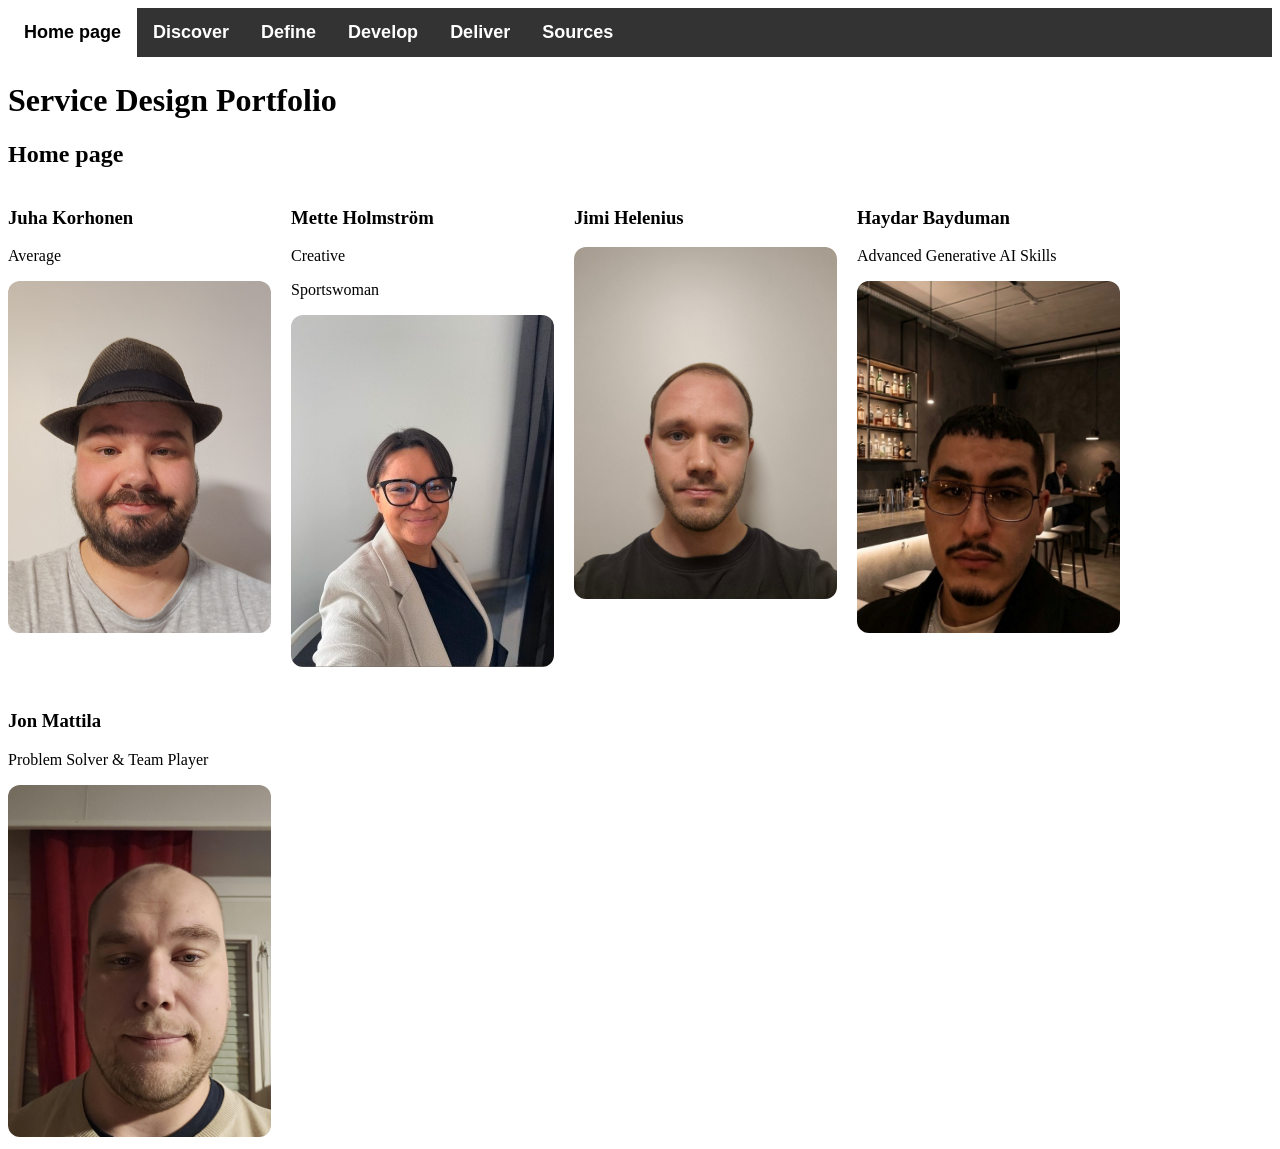
==== index.html @ 31c28caa "lisätty jon vahvuus" ====
<!DOCTYPE html>
<html lang="en">
<head>
    <meta charset="UTF-8">
    <meta name="viewport" content="width=device-width, initial-scale=1.0">
    <title>Document</title>
    <link rel="stylesheet" href="styles.css">
</head>
<body>

<div class="header">
      <ul>
        <li><a class="active" href="index.html">Home page</a></li>
        <li><a href="discover.html">Discover</a></li>
        <li><a href="define.html">Define</a></li>
        <li><a href="develop.html">Develop</a></li>
        <li><a href="deliver.html">Deliver</a></li>
        <li><a href="sources.html">Sources</a></li>
        </ul>
    </div>

<h1>Service Design Portfolio</h1>

<h2>Home page</h2>

<div class="tiimi">
    <div class="henkilo">
        <h3>Juha Korhonen</h3>
        <p>Average</p>
        <img class="face" src="img/juha.jpg" alt="Juha Korhonen">
    </div>

    <div class="henkilo">
        <h3>Mette Holmström</h3>
        <p>Creative</p>
        <p>Sportswoman</p>
        <img class="face" src="img/mette.jpg" alt="Mette Holmström">
    </div>
        
    <div class="henkilo">
        <h3>Jimi Helenius</h3>
        <img class="face" src="img/jimi.jpg" alt="Jimi Helenius">
    </div>

    <div class="henkilo">
        <h3>Haydar Bayduman</h3>
        <p>Advanced Generative AI Skills</p>
        <img class="face" src="img/Haydar.jpg" alt="Haydar Bayduman">
    </div>

    <div class="henkilo">
        <h3>Jon Mattila</h3>
        <p>Problem Solver & Team Player</p>
        <img class="face" src="img/kuva jon.jpg" alt="Jon Mattila">
    </div>
</div>
</body>
</html>
---- styles.css ----
.face {
  width: 263px;
  height: 352px;
  object-fit: cover;
  border-radius: 12px;
}

.tiimi {
  display: flex;
  flex-wrap: wrap;
  gap: 20px;
}

ul {
  list-style-type: none;
  margin: 0;
  padding: 0;
  overflow: hidden;
  background-color: #333333;
  border-bottom: white 4px solid;
}

ul li {
  float: left;
}

ul li a {
  display: block;
  color: white;
  text-align: center;
  padding: 14px 16px;
  text-decoration: none;
  font-size: large;
  font-weight: bold;
  font-family: Arial, Helvetica, sans-serif;
}

ul li a.active {
  background-color: white;
  color: black;
}

ul li a:hover {
  background-color: purple;
}


.persona img {
  width: 500px;
  height: 400px;

}

.mission img {
  width: 1200px;
  height: 700px;
}
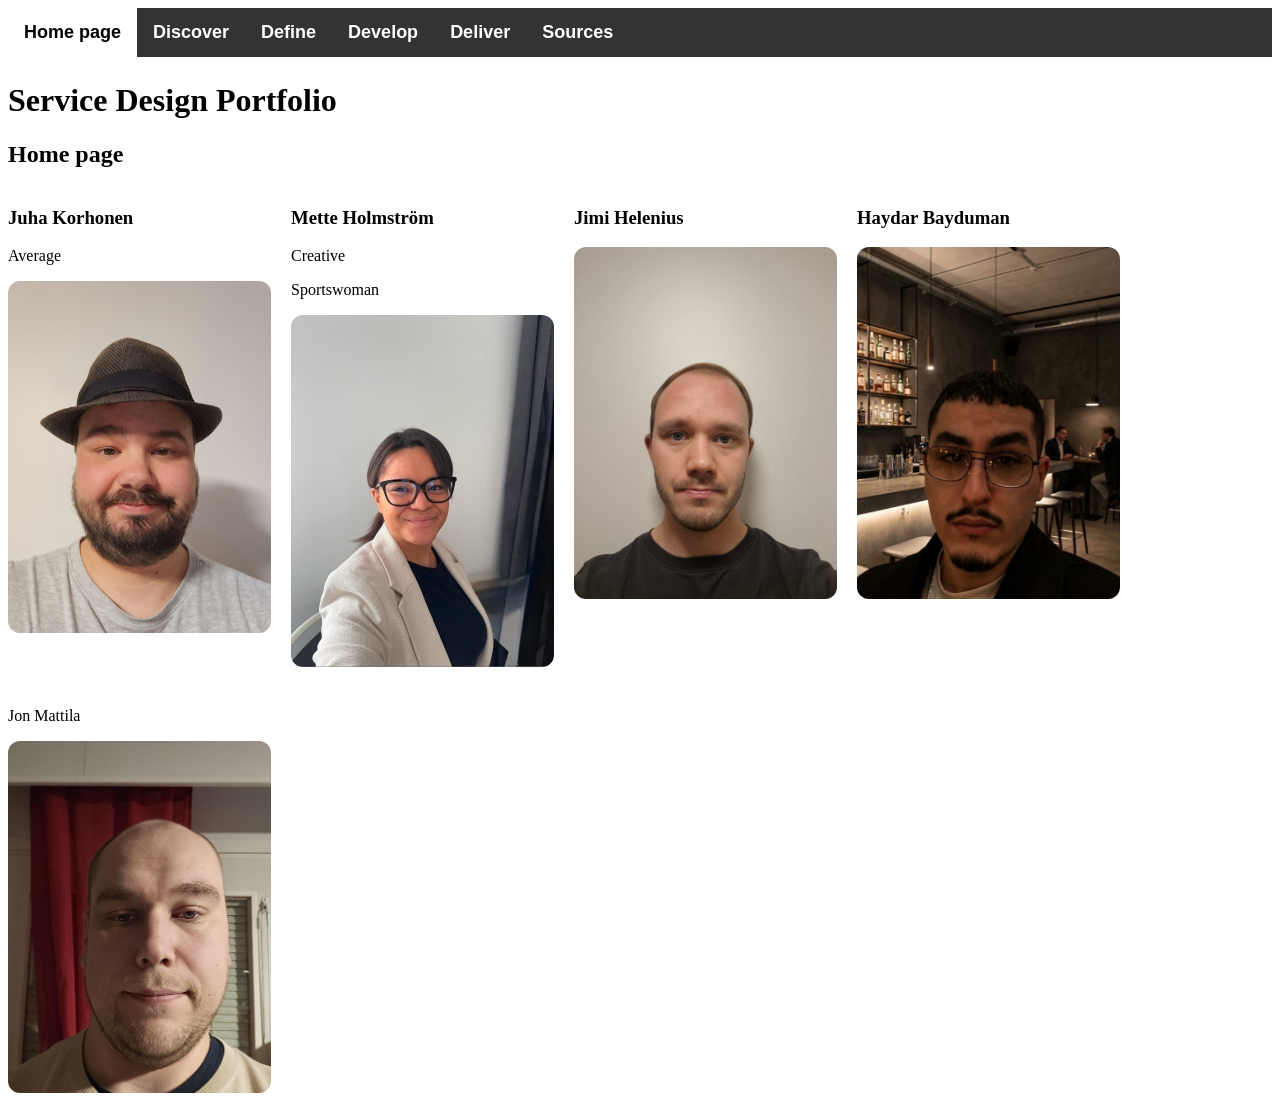
==== commit 370327d1: "Merge branch 'main' of https://github.com/Jon-code-87/Tradet" ====
--- a/index.html
+++ b/index.html
@@ -44,13 +44,11 @@
 
     <div class="henkilo">
         <h3>Haydar Bayduman</h3>
-        <p>Advanced Generative AI Skills</p>
         <img class="face" src="img/Haydar.jpg" alt="Haydar Bayduman">
     </div>
 
     <div class="henkilo">
-        <h3>Jon Mattila</h3>
-        <p>Problem Solver & Team Player</p>
+        <p>Jon Mattila</p>
         <img class="face" src="img/kuva jon.jpg" alt="Jon Mattila">
     </div>
 </div>
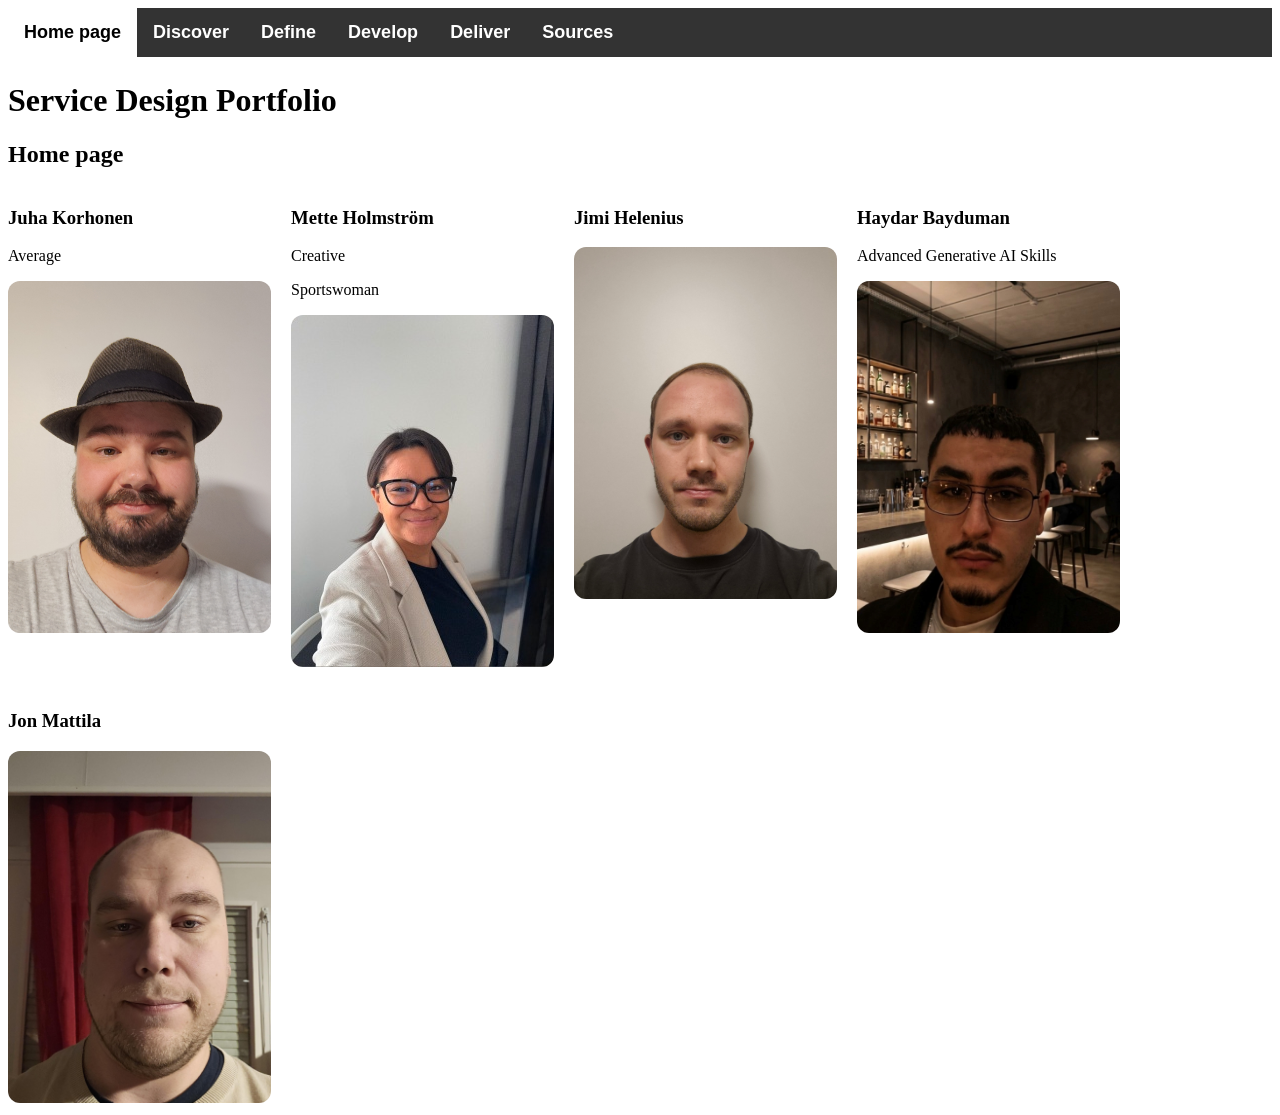
==== commit 5aa5926b: "Merge branch 'main' of https://github.com/Jon-code-87/Tradet" ====
--- a/index.html
+++ b/index.html
@@ -44,11 +44,12 @@
 
     <div class="henkilo">
         <h3>Haydar Bayduman</h3>
+        <p>Advanced Generative AI Skills</p>
         <img class="face" src="img/Haydar.jpg" alt="Haydar Bayduman">
     </div>
 
     <div class="henkilo">
-        <p>Jon Mattila</p>
+        <h3>Jon Mattila</h3>
         <img class="face" src="img/kuva jon.jpg" alt="Jon Mattila">
     </div>
 </div>
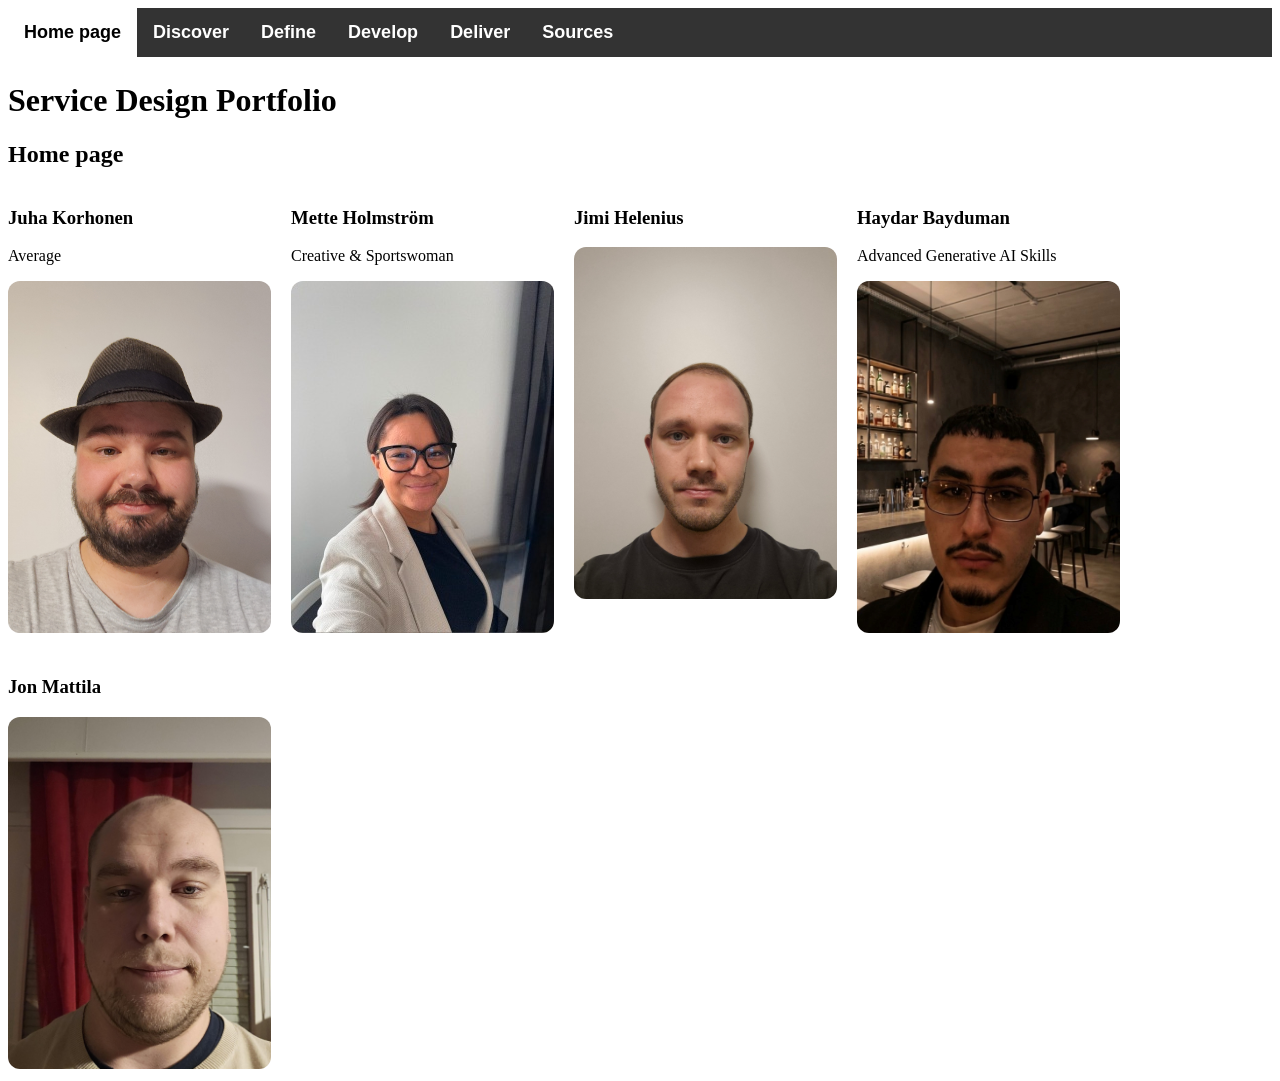
==== commit a7e85c13: "vahvuus muutos" ====
--- a/index.html
+++ b/index.html
@@ -32,8 +32,7 @@
 
     <div class="henkilo">
         <h3>Mette Holmström</h3>
-        <p>Creative</p>
-        <p>Sportswoman</p>
+        <p>Creative & Sportswoman</p>
         <img class="face" src="img/mette.jpg" alt="Mette Holmström">
     </div>
         
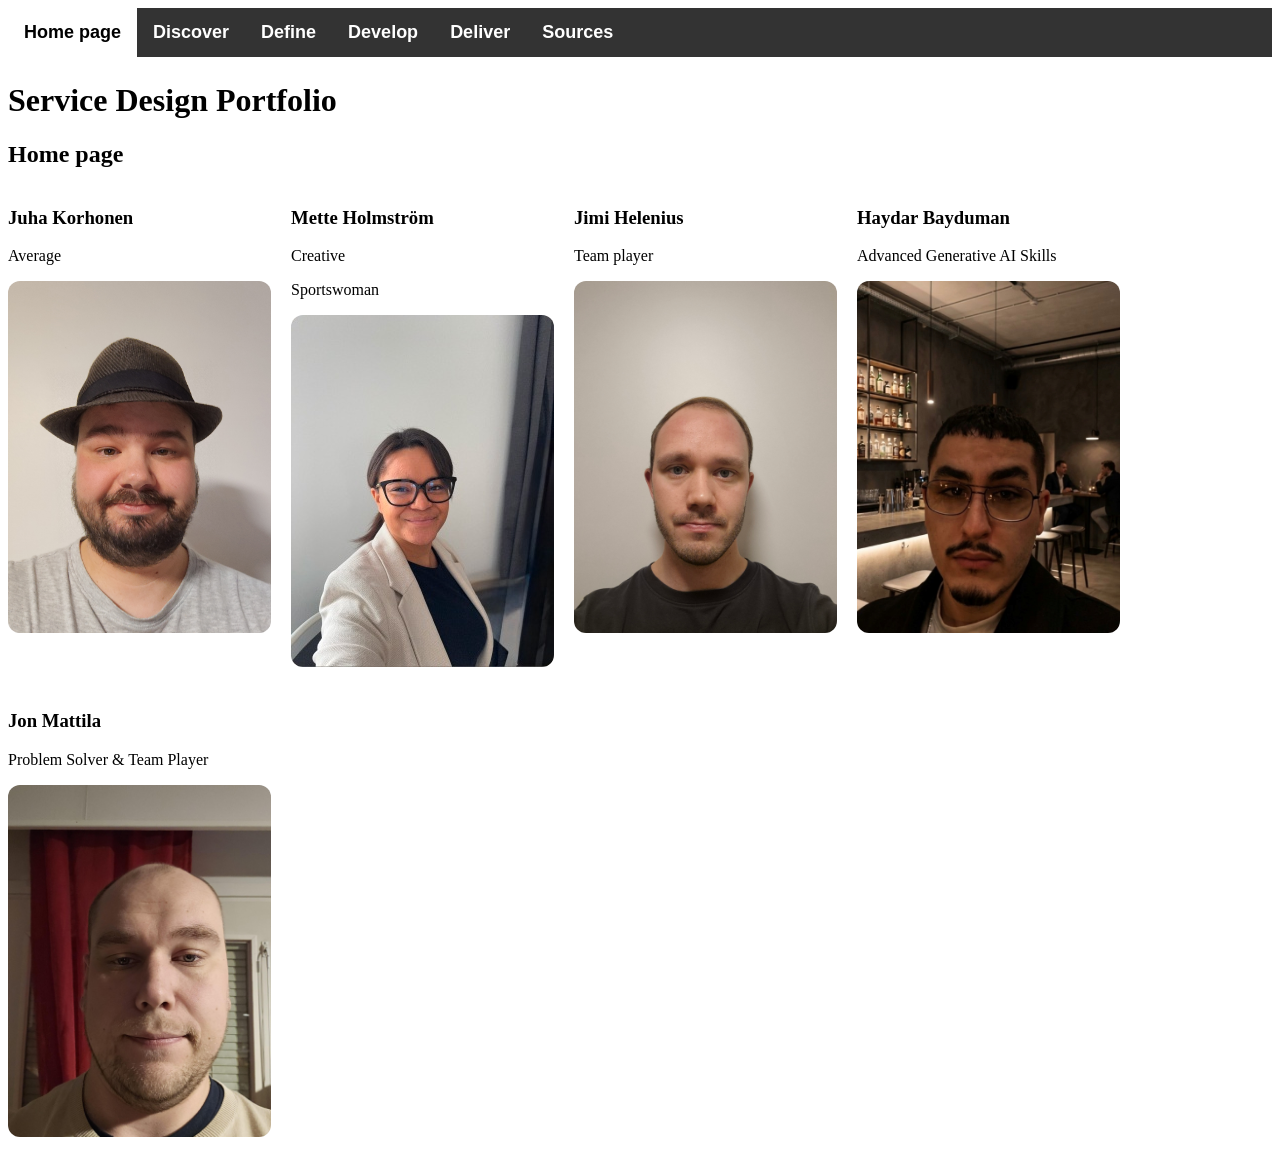
==== commit de120542: "vahvuudet korjattu" ====
--- a/index.html
+++ b/index.html
@@ -32,12 +32,14 @@
 
     <div class="henkilo">
         <h3>Mette Holmström</h3>
-        <p>Creative & Sportswoman</p>
+        <p>Creative</p>
+        <p>Sportswoman</p>
         <img class="face" src="img/mette.jpg" alt="Mette Holmström">
     </div>
         
     <div class="henkilo">
         <h3>Jimi Helenius</h3>
+        <p>Team player</p>
         <img class="face" src="img/jimi.jpg" alt="Jimi Helenius">
     </div>
 
@@ -49,6 +51,7 @@
 
     <div class="henkilo">
         <h3>Jon Mattila</h3>
+        <p>Problem Solver & Team Player</p>
         <img class="face" src="img/kuva jon.jpg" alt="Jon Mattila">
     </div>
 </div>
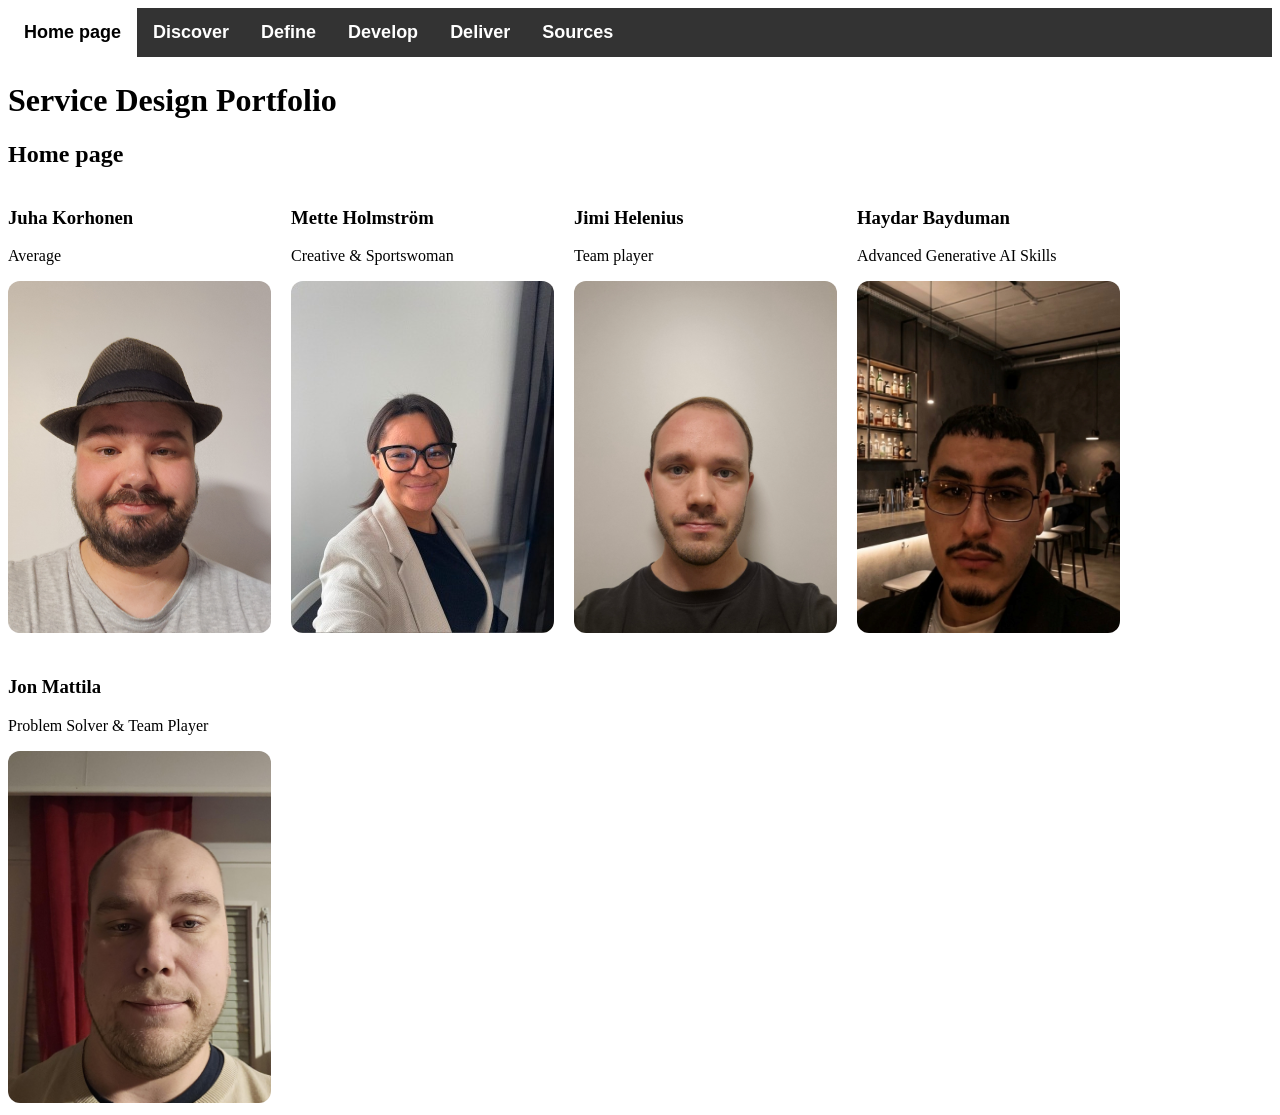
==== commit d6acb523: "Merge branch 'main' of https://github.com/Jon-code-87/Tradet" ====
--- a/index.html
+++ b/index.html
@@ -32,8 +32,7 @@
 
     <div class="henkilo">
         <h3>Mette Holmström</h3>
-        <p>Creative</p>
-        <p>Sportswoman</p>
+        <p>Creative & Sportswoman</p>
         <img class="face" src="img/mette.jpg" alt="Mette Holmström">
     </div>
         
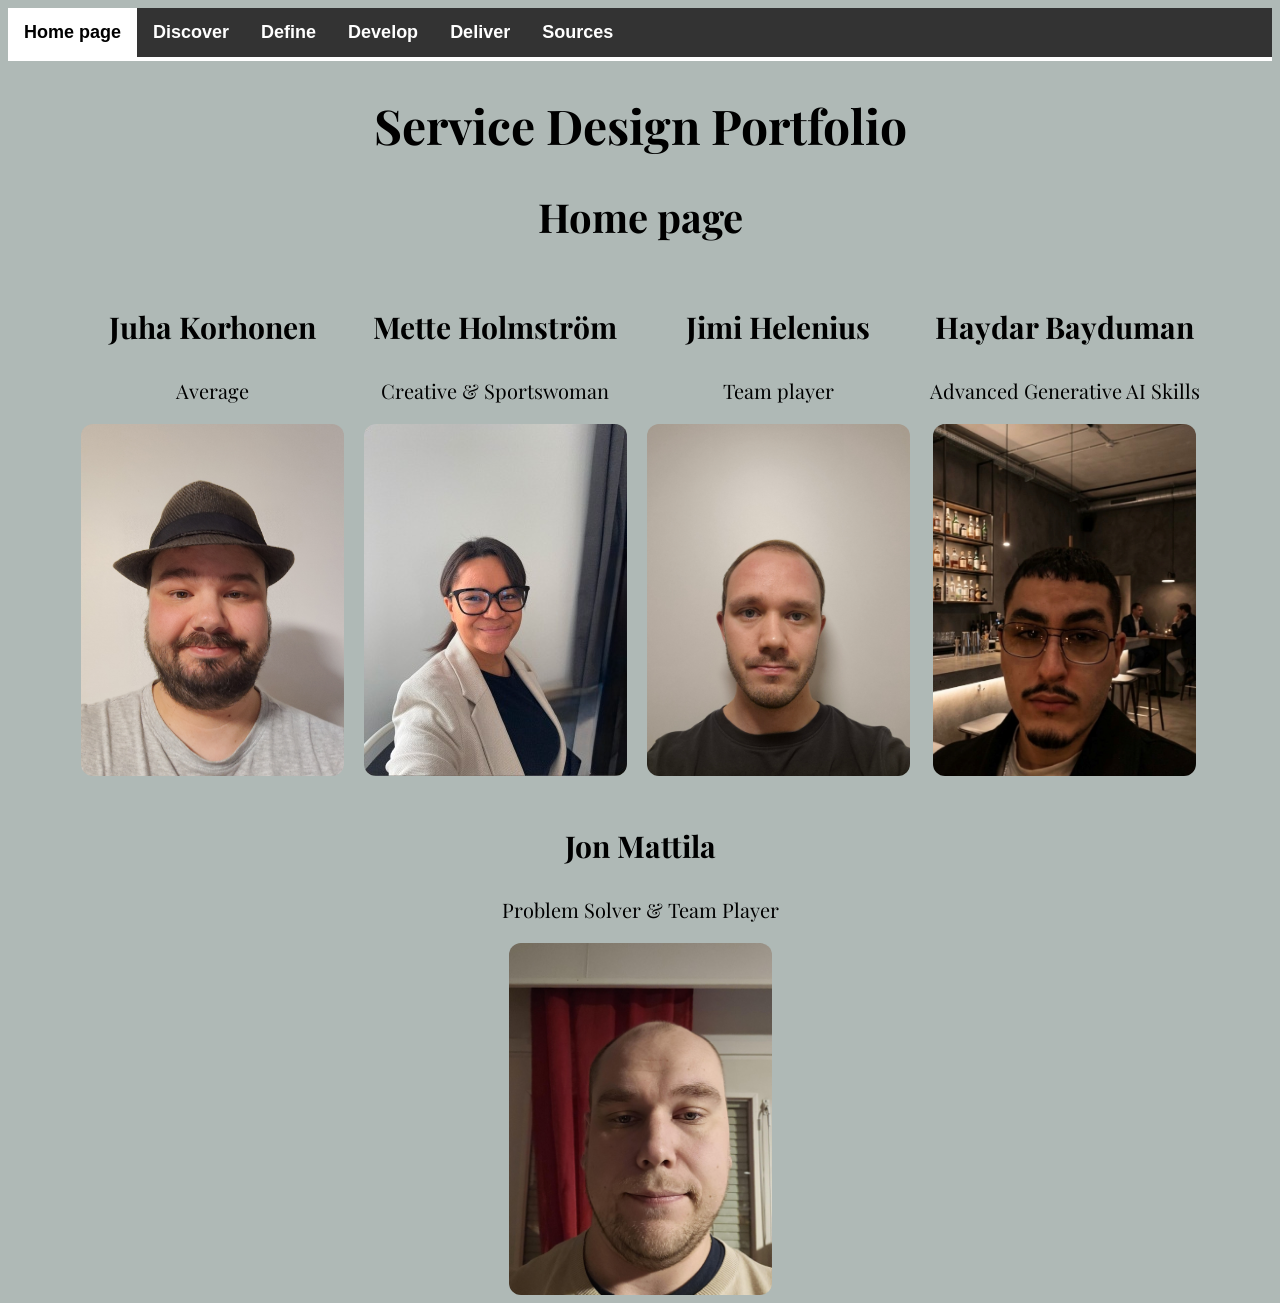
==== commit 7c51e68c: "valmis" ====
--- a/index.html
+++ b/index.html
@@ -5,6 +5,9 @@
     <meta name="viewport" content="width=device-width, initial-scale=1.0">
     <title>Document</title>
     <link rel="stylesheet" href="styles.css">
+    <link rel="preconnect" href="https://fonts.googleapis.com">
+<link rel="preconnect" href="https://fonts.gstatic.com" crossorigin>
+<link href="https://fonts.googleapis.com/css2?family=Playfair+Display:ital,wght@0,400..900;1,400..900&display=swap" rel="stylesheet">
 </head>
 <body>
 
--- a/styles.css
+++ b/styles.css
@@ -1,3 +1,7 @@
+body {
+  background-color: rgb(175, 185, 182);
+}
+
 .face {
   width: 263px;
   height: 352px;
@@ -56,3 +60,45 @@
   height: 700px;
 }
 
+h1 {
+    font-size: 48px;
+    text-align: center;
+    font-family: 'Playfair Display', serif;
+
+}
+
+.tiimi {
+    display: flex;
+    justify-content: center;
+    gap: 20px;
+    margin: 0 auto;
+}
+
+h2 {
+    font-size: 40px;
+    text-align: center;
+    font-family: 'Playfair Display', serif;
+}
+
+p {
+    font-size: 20px;
+    text-align: center;
+    font-family: 'Playfair Display', serif;
+}
+
+h4 {
+    font-size: 30px;
+    text-align: center;
+    font-family: 'Playfair Display', serif;
+}
+
+h3 {
+    font-size: 30px;
+    text-align: center;
+    font-family: 'Playfair Display', serif;
+}
+
+img {
+    display: block;
+    margin: 0 auto;
+}
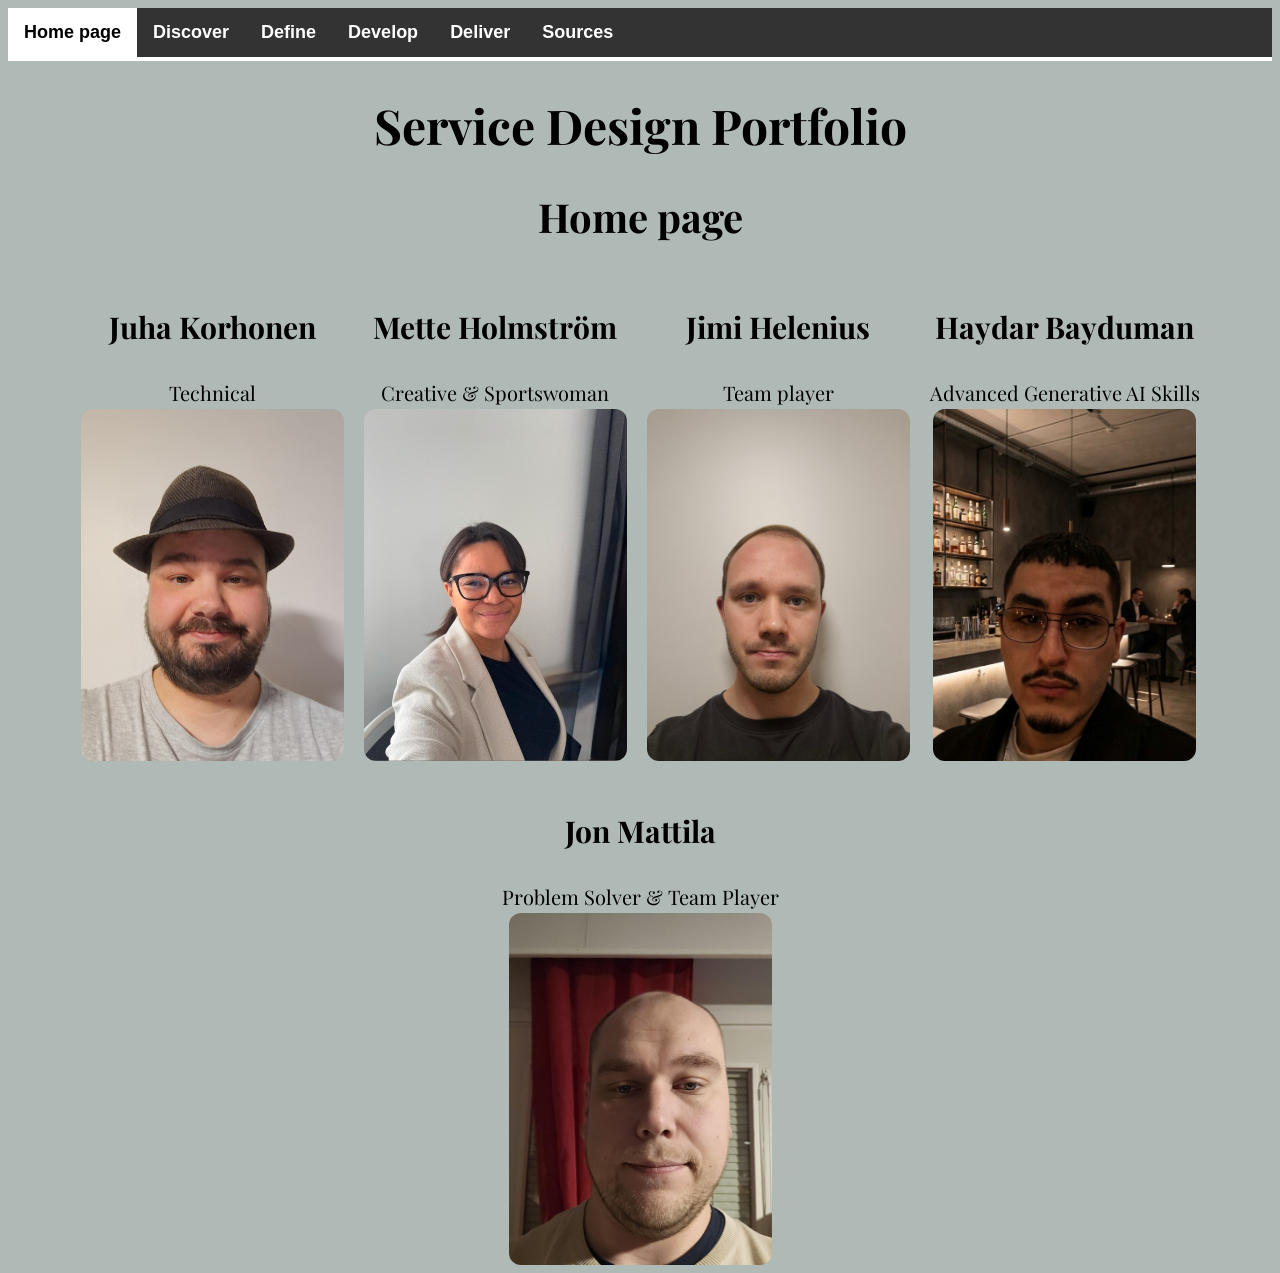
==== commit b74db344: "Etusivua päivitetty" ====
--- a/index.html
+++ b/index.html
@@ -29,7 +29,7 @@
 <div class="tiimi">
     <div class="henkilo">
         <h3>Juha Korhonen</h3>
-        <p>Average</p>
+        <p>Technical</p>
         <img class="face" src="img/juha.jpg" alt="Juha Korhonen">
     </div>
 
--- a/styles.css
+++ b/styles.css
@@ -84,6 +84,10 @@
     font-size: 20px;
     text-align: center;
     font-family: 'Playfair Display', serif;
+        max-width: 1000px;
+    margin: 0 auto;
+    text-align: center;
+    line-height: 1.6;
 }
 
 h4 {
